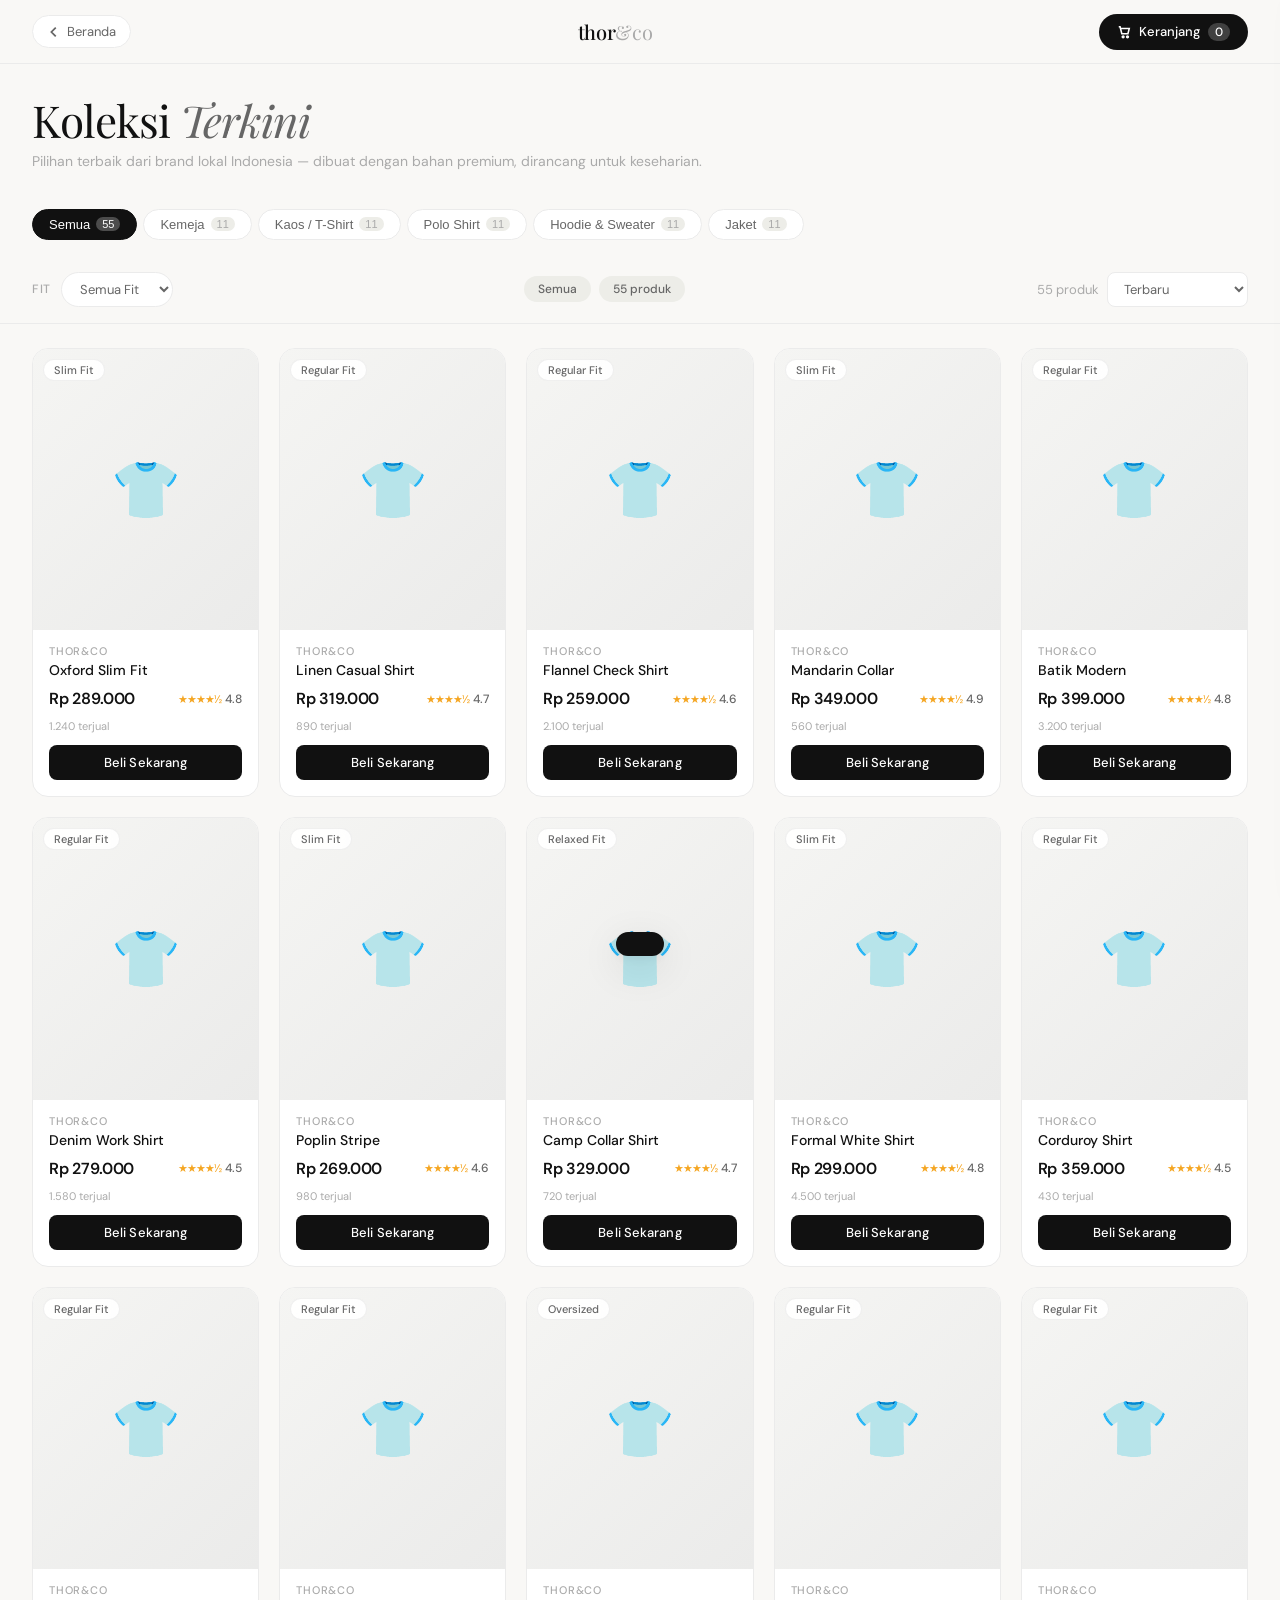
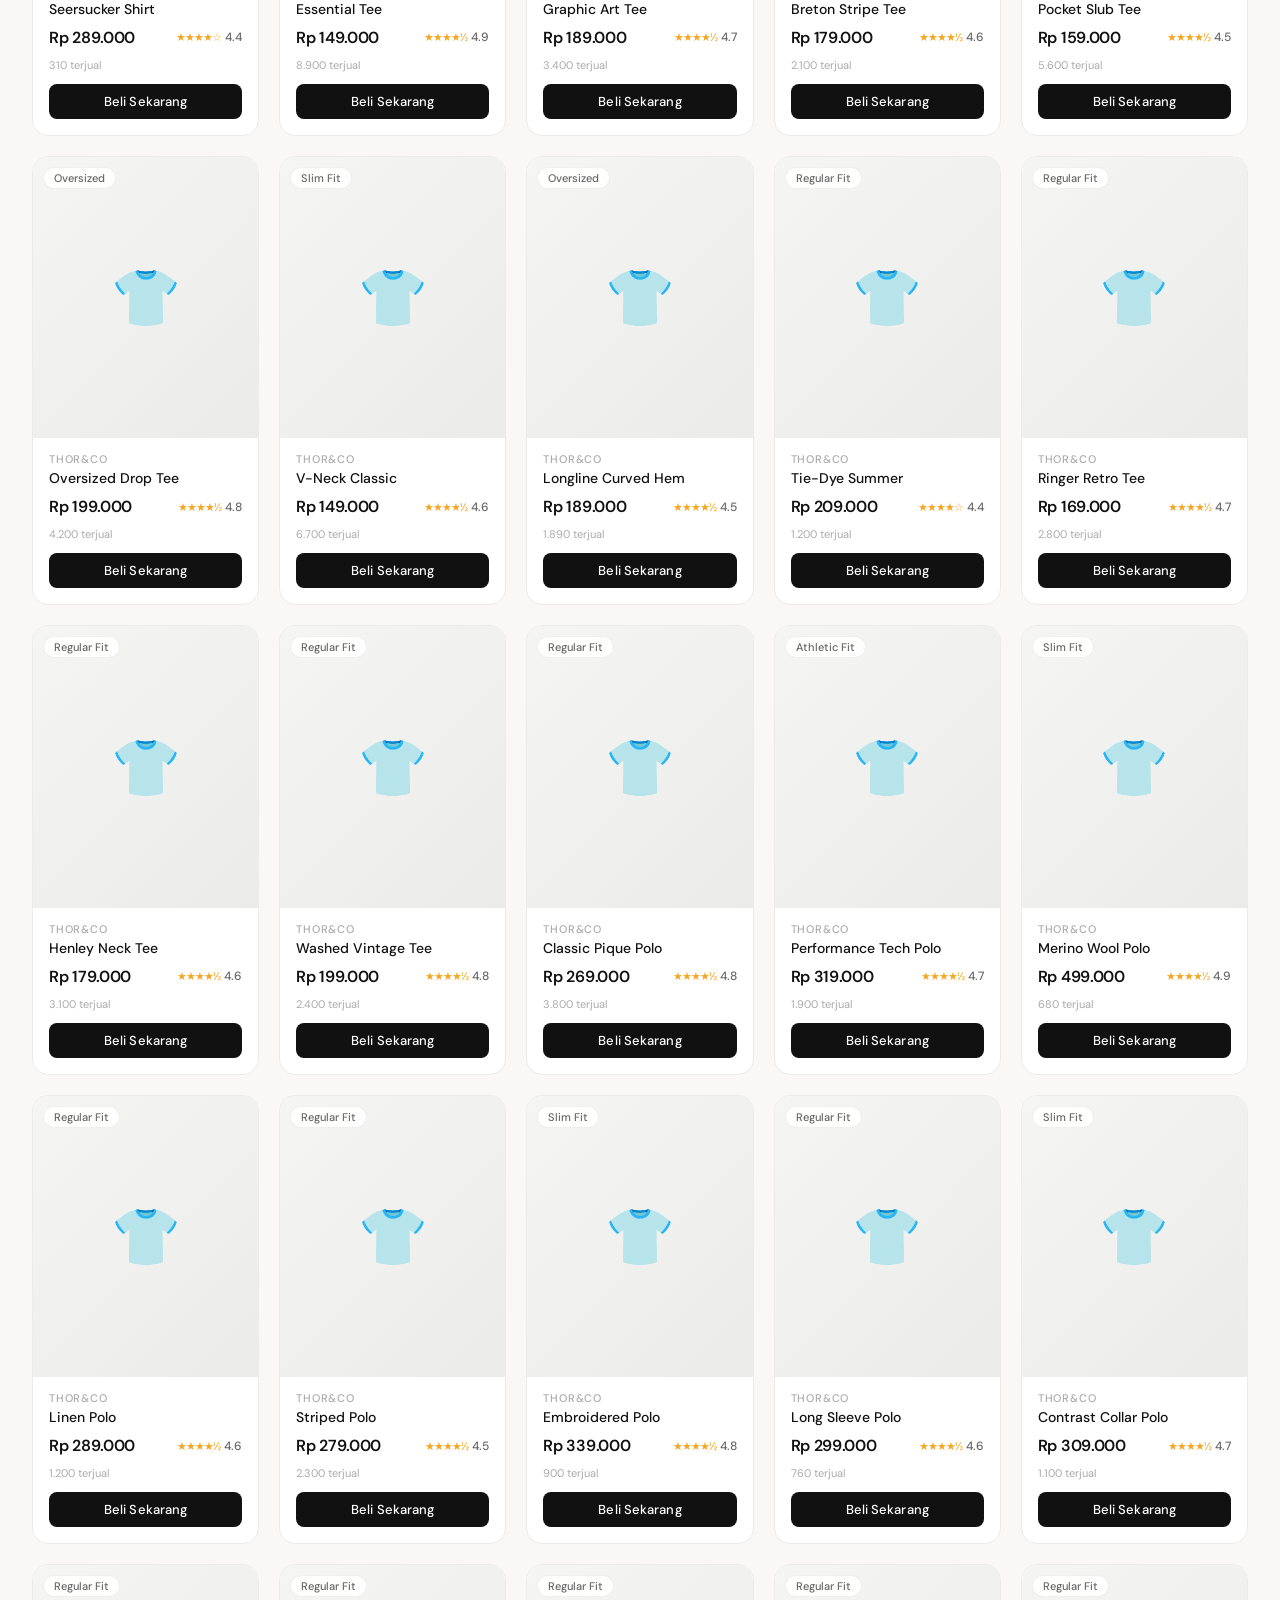
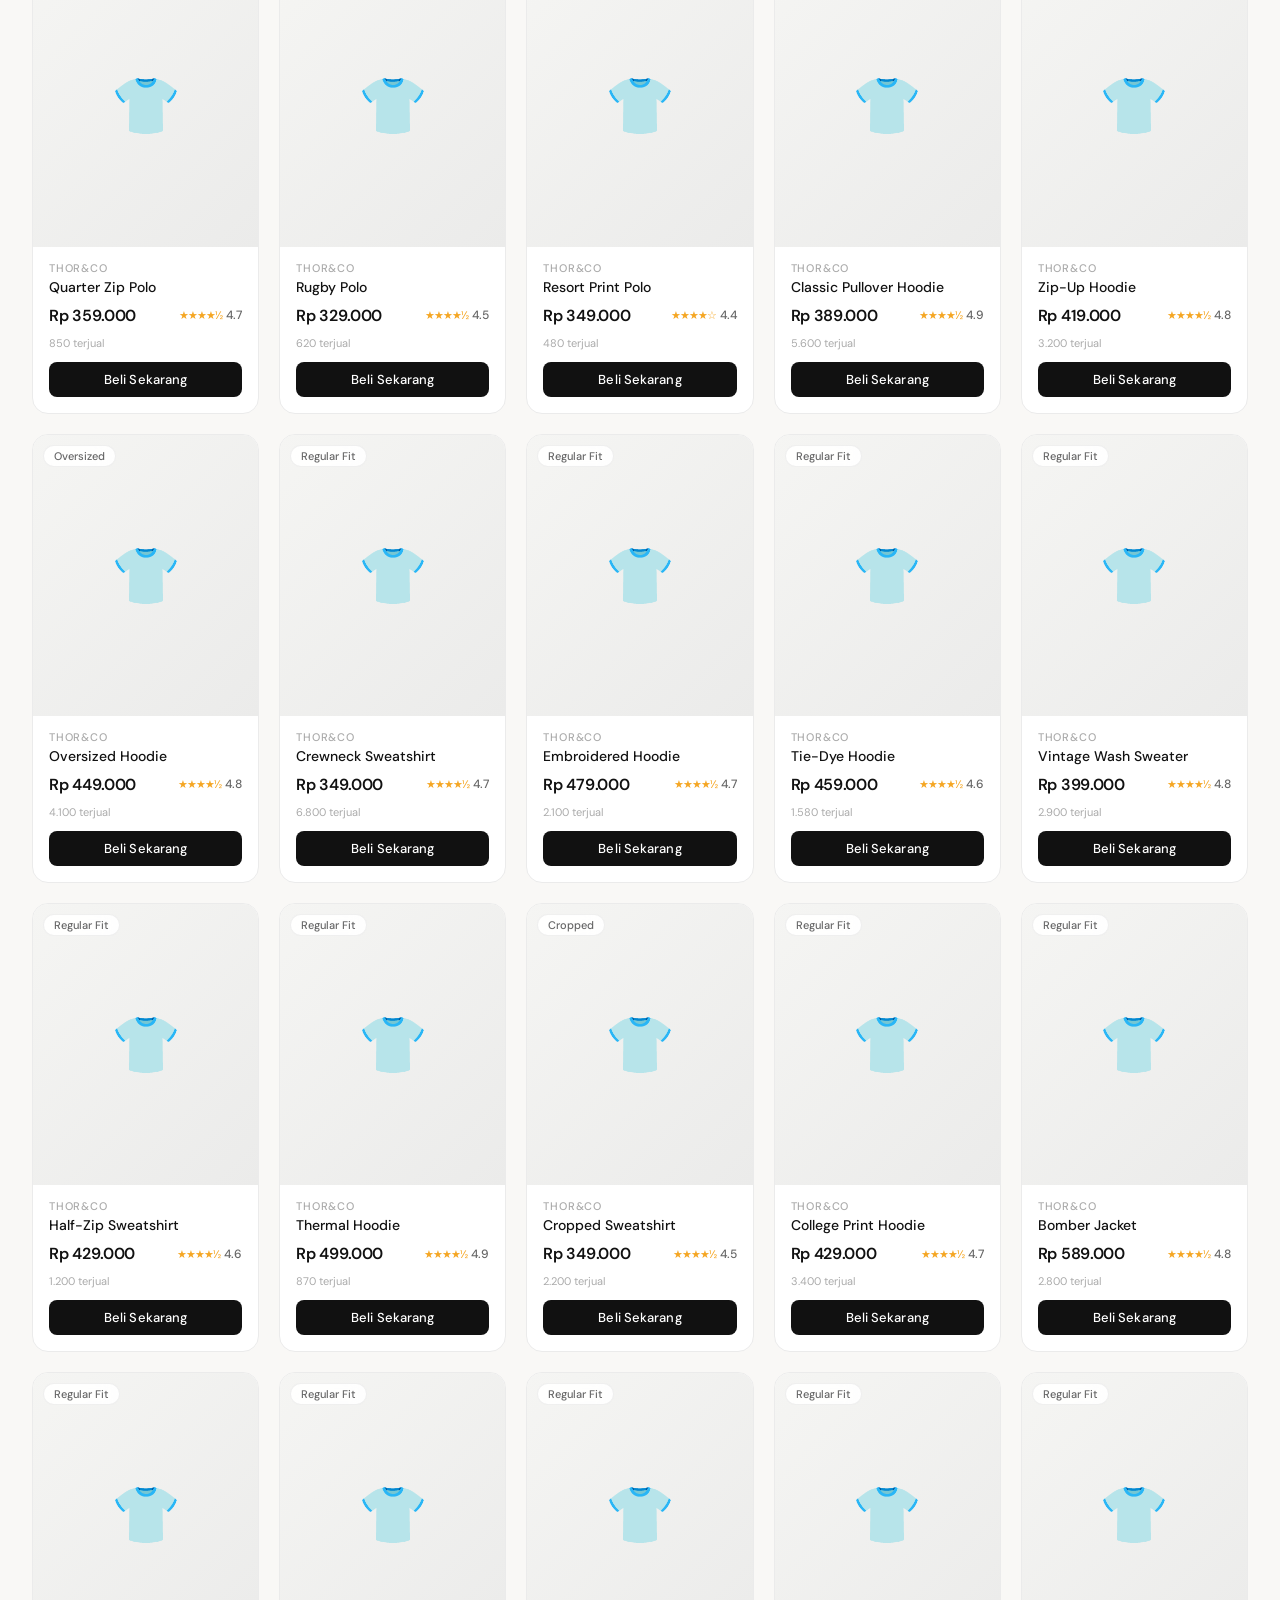
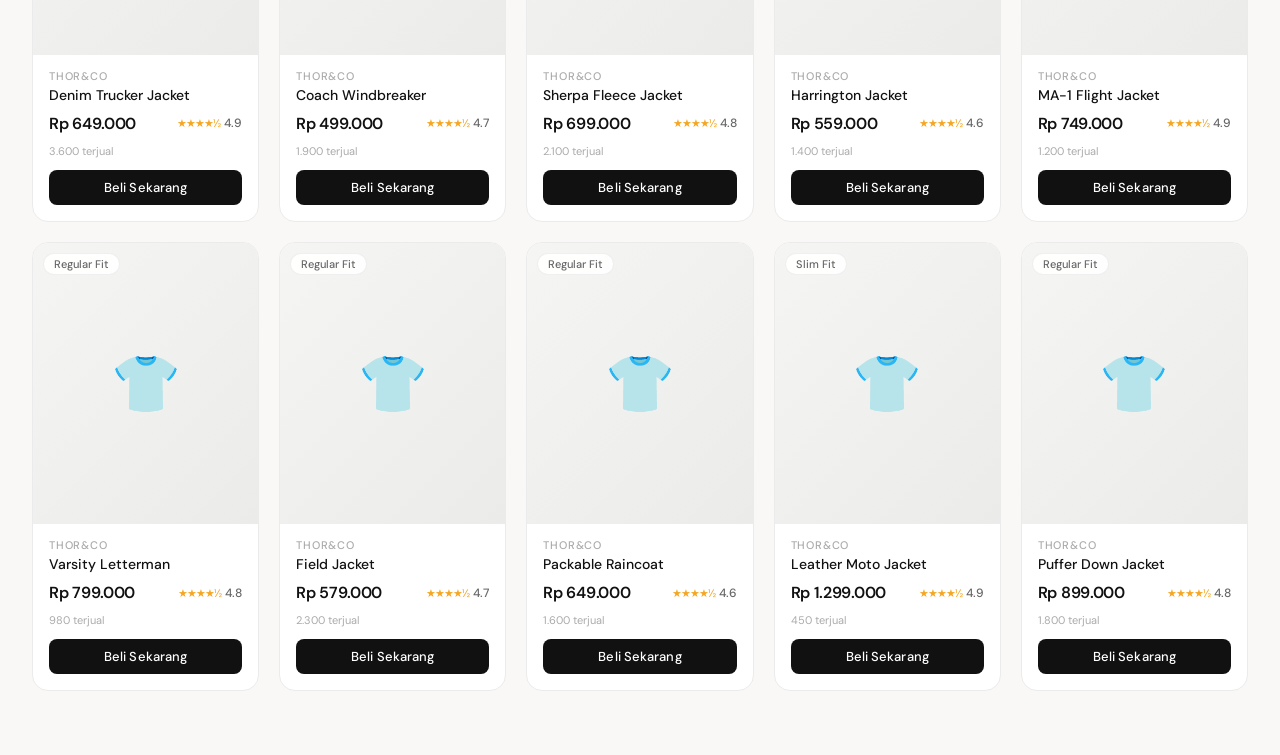
==== catalog.html @ bb26476b "first commit" ====
<!DOCTYPE html>
<html lang="id">
<head>
<meta charset="UTF-8">
<meta name="viewport" content="width=device-width, initial-scale=1.0">
<title>thor&co - Catalog</title>
<link rel="preconnect" href="https://fonts.googleapis.com">
<link href="https://fonts.googleapis.com/css2?family=DM+Sans:ital,opsz,wght@0,9..40,300;0,9..40,400;0,9..40,500;0,9..40,600;1,9..40,300&family=Playfair+Display:wght@400;500&display=swap" rel="stylesheet">
<link rel="stylesheet" href="style.css">
</head>
<body>

<!-- NAVBAR -->
<nav class="navbar">
  <button class="btn-back-home" onclick="window.location.href='index.html'">
    <svg width="14" height="14" viewBox="0 0 16 16" fill="none" stroke="currentColor" stroke-width="2"><path d="M10 3L5 8l5 5"/></svg>
    <span class="back-home-text">Beranda</span>
  </button>
  <div class="navbar-logo">thor<span>&co</span></div>
  <div class="navbar-right">
    <button class="btn-cart" id="cartBtn" onclick="openCart()">
      <svg width="14" height="14" viewBox="0 0 16 16" fill="none" stroke="currentColor" stroke-width="1.8"><path d="M2 2h1.5l2 8h7l1.5-6H4.5"/><circle cx="7" cy="13.5" r="1"/><circle cx="12" cy="13.5" r="1"/></svg>
      <span class="cart-label">Keranjang</span>
      <span id="cartCount" style="background:rgba(255,255,255,0.2);padding:1px 7px;border-radius:99px;font-size:12px;">0</span>
    </button>
  </div>
</nav>

<!-- CATALOG PAGE -->
<div id="catalogPage">
  <div class="catalog-hero">
    <h1>Koleksi <em>Terkini</em></h1>
    <p class="catalog-subtitle">Pilihan terbaik dari brand lokal Indonesia — dibuat dengan bahan premium, dirancang untuk keseharian.</p>
    <div class="catalog-cats" id="navbarCats"></div>
    </div>
  </div>

<div class="filter-bar">
  <div class="filter-left">
    <span class="filter-label">Fit</span>
    <select class="fit-select" id="fitSelect" onchange="setFilterSelect(this)">
      <option value="all">Semua Fit</option>
      <option value="slim">Slim Fit</option>
      <option value="regular">Regular Fit</option>
      <option value="oversized">Oversized</option>
    </select>
  </div>
  <div class="filter-center">
    <span class="meta-tag" id="currentCatLabel">Semua</span>
    <span class="meta-tag" id="productCountLabel">55 produk</span>
  </div>
  <div class="filter-right">
    <span class="result-count" id="filterCount"></span>
    <select class="sort-select" id="sortSelect" onchange="renderGrid()">
      <option value="default">Terbaru</option>
      <option value="price_asc">Harga: Terendah</option>
      <option value="price_desc">Harga: Tertinggi</option>
      <option value="rating">Rating Tertinggi</option>
      <option value="sold">Terlaris</option>
    </select>
  </div>
</div>

  <div class="catalog-body">
    <div class="products-grid" id="productsGrid"></div>
  </div>
</div>

<!-- DETAIL OVERLAY -->
<div class="detail-overlay" id="detailOverlay">
  <div class="detail-left" id="detailLeft"></div>
  <div class="detail-right-panel">
    <div class="detail-topbar">
      <div class="detail-topbar-left">
        <button class="btn-back" onclick="closeDetail()">
          <svg width="14" height="14" viewBox="0 0 16 16" fill="none" stroke="currentColor" stroke-width="2"><path d="M10 3L5 8l5 5"/></svg>
          <span class="btn-back-text">Kembali</span>
        </button>
        <div class="detail-breadcrumb" id="detailBreadcrumb"></div>
      </div>
      <div class="detail-topbar-right">
        <button class="btn-icon" title="Bagikan" onclick="toast('Link disalin!')">
          <svg width="14" height="14" viewBox="0 0 16 16" fill="none" stroke="currentColor" stroke-width="1.8"><circle cx="12" cy="4" r="1.5"/><circle cx="4" cy="8" r="1.5"/><circle cx="12" cy="12" r="1.5"/><path d="M5.5 8.8l5 2.4M10.5 5.2l-5 2"/></svg>
        </button>
        <button class="btn-icon" title="Favorit" id="wishlistIcon">♡</button>
      </div>
    </div>
    <div class="detail-right" id="detailRight"></div>
  </div>
</div>

<!-- CART BACKDROP -->
<div class="cart-backdrop" id="cartBackdrop" onclick="closeCart()"></div>

<!-- CART DRAWER -->
<div class="cart-drawer" id="cartDrawer">
  <div class="cart-header">
    <div class="cart-header-left">
      <div class="cart-title">Keranjang</div>
      <div class="cart-item-count" id="cartItemCount">0 item</div>
    </div>
    <button class="cart-close" onclick="closeCart()">✕</button>
  </div>
  <div class="cart-body" id="cartBody">
    <div class="cart-empty">
      <div class="cart-empty-icon">🛍️</div>
      <p>Keranjang kamu masih kosong</p>
    </div>
  </div>
  <div class="cart-footer" id="cartFooter" style="display:none">
    <div class="cart-summary">
      <div class="cart-summary-row">
        <span>Subtotal</span>
        <span id="cartSubtotal">Rp 0</span>
      </div>
      <div class="cart-summary-row">
        <span>Ongkir (estimasi)</span>
        <span id="cartShipping">Gratis</span>
      </div>
      <div class="cart-summary-row total">
        <span>Total</span>
        <span id="cartTotal">Rp 0</span>
      </div>
    </div>
    <button class="btn-checkout" onclick="checkout()">
      <svg width="16" height="16" viewBox="0 0 16 16" fill="none" stroke="currentColor" stroke-width="1.8">
        <path d="M2 4h12l-1.5 7H3.5L2 4z"/><path d="M6 8h4"/><circle cx="6" cy="13" r="1"/><circle cx="10" cy="13" r="1"/>
      </svg>
      Checkout Sekarang
    </button>
    <p class="cart-note">Gratis ongkir untuk pembelian di atas Rp 300.000</p>
  </div>
</div>

<!-- PAYMENT SUCCESS -->
<div class="pay-success" id="paySuccess">
  <div class="pay-success-box">
    <div class="pay-success-icon">✓</div>
    <div class="pay-success-title">Pembayaran Berhasil</div>
    <div class="pay-success-sub">Pesanan kamu sedang diproses dan akan segera dikirim.</div>
    <div class="pay-success-order">
      <strong>No. Pesanan</strong>
      <span id="payOrderId"></span>
    </div>
    <button class="btn-success-close" onclick="closePaySuccess()">Kembali Belanja</button>
  </div>
</div>

<!-- TOAST -->
<div class="toast" id="toastEl"></div>

<!-- Scripts: data first, then logic -->
<script src="data.js"></script>
<script src="script.js"></script>

</body>
</html>
---- style.css ----
:root {
  --bg: #F9F8F6;
  --surface: #FFFFFF;
  --border: #EBEBEB;
  --border-dark: #D4D4D4;
  --text-primary: #111111;
  --text-secondary: #666666;
  --text-muted: #AAAAAA;
  --accent: #111111;
  --accent-hover: #333333;
  --badge-bg: #F2F2F0;
  --tag-bg: #EDEDE8;
  --green: #1A7A4A;
  --green-bg: #E8F5ED;
  --radius-sm: 8px;
  --radius-md: 12px;
  --radius-lg: 16px;
  --radius-xl: 20px;
  --radius-pill: 99px;
  --shadow-sm: 0 1px 3px rgba(0,0,0,0.06), 0 1px 2px rgba(0,0,0,0.04);
  --shadow-md: 0 4px 16px rgba(0,0,0,0.08), 0 2px 6px rgba(0,0,0,0.05);
  --shadow-lg: 0 12px 40px rgba(0,0,0,0.12), 0 4px 12px rgba(0,0,0,0.06);
  --transition: all 0.22s cubic-bezier(0.4, 0, 0.2, 1);
}

*, *::before, *::after { box-sizing: border-box; margin: 0; padding: 0; }

html { scroll-behavior: smooth; }

body {
  font-family: 'DM Sans', sans-serif;
  background: var(--bg);
  color: var(--text-primary);
  min-height: 100vh;
  -webkit-font-smoothing: antialiased;
}

/* ── NAVBAR ── */
.navbar {
  position: sticky;
  top: 0;
  z-index: 200;
  background: rgba(249,248,246,0.92);
  backdrop-filter: blur(16px);
  -webkit-backdrop-filter: blur(16px);
  border-bottom: 1px solid var(--border);
  height: 64px;
  display: flex;
  align-items: center;
  padding: 0 2rem;
  gap: 2rem;
}

.navbar-logo {
  font-family: 'Playfair Display', serif;
  font-size: 20px;
  font-weight: 500;
  letter-spacing: -0.3px;
  white-space: nowrap;
  flex-shrink: 0;
}
.navbar-logo span { color: var(--text-muted); font-weight: 400; }

.navbar-cats {
  display: flex;
  gap: 6px;
  overflow-x: auto;
  flex: 1;
  scrollbar-width: none;
  -ms-overflow-style: none;
  padding: 2px 0;
}
.navbar-cats::-webkit-scrollbar { display: none; }

.nav-pill {
  display: flex;
  align-items: center;
  gap: 6px;
  padding: 7px 16px;
  border-radius: var(--radius-pill);
  border: 1px solid var(--border);
  background: var(--surface);
  font-size: 13px;
  font-weight: 400;
  color: var(--text-secondary);
  cursor: pointer;
  white-space: nowrap;
  transition: var(--transition);
  flex-shrink: 0;
}
.nav-pill:hover { border-color: var(--border-dark); color: var(--text-primary); background: var(--surface); }
.nav-pill.active { background: var(--text-primary); color: #fff; border-color: var(--text-primary); font-weight: 500; }
.nav-pill .pill-count {
  background: rgba(255,255,255,0.25);
  color: inherit;
  font-size: 11px;
  padding: 1px 6px;
  border-radius: 99px;
  font-weight: 500;
}
.nav-pill:not(.active) .pill-count {
  background: var(--tag-bg);
  color: var(--text-muted);
}

.navbar-right {
  display: flex;
  align-items: center;
  gap: 10px;
  flex-shrink: 0;
}

.btn-cart {
  display: flex;
  align-items: center;
  gap: 8px;
  background: var(--text-primary);
  color: #fff;
  border: none;
  padding: 9px 18px;
  border-radius: var(--radius-pill);
  font-size: 13px;
  font-weight: 500;
  cursor: pointer;
  font-family: inherit;
  transition: var(--transition);
}
.btn-cart:hover { background: var(--accent-hover); }

/* ── HERO / SECTION HEADER ── */
.catalog-hero {
  padding: 3rem 2rem 1.5rem;
  max-width: 1400px;
  margin: 0 auto;
}

.catalog-hero {
  padding: 2rem 2rem 1rem;
  max-width: 1400px;
  margin: 0 auto;
}

.catalog-hero h1 {
  font-family: 'Playfair Display', serif;
  font-size: clamp(28px, 4vw, 44px);
  font-weight: 400;
  letter-spacing: -1px;
  line-height: 1.1;
  margin-bottom: 6px;
}
.catalog-hero h1 em {
  font-style: italic;
  color: var(--text-secondary);
}

.catalog-subtitle {
  font-size: 14px;
  color: var(--text-muted);
  margin-bottom: 1.25rem;
  line-height: 1.6;
}

.catalog-meta {
  display: flex;
  align-items: center;
  gap: 10px;
}
.meta-tag {
  padding: 5px 14px;
  border-radius: var(--radius-pill);
  background: var(--tag-bg);
  font-size: 12px;
  color: var(--text-secondary);
  font-weight: 500;
}

/* FILTER BAR */
.filter-bar {
  display: flex;
  align-items: center;
  justify-content: space-between;
  gap: 12px;
  padding: 1rem 2rem;
  max-width: 1400px;
  margin: 0 auto;
  border-bottom: 1px solid var(--border);
}

.filter-center {
  display: flex;
  align-items: center;
  gap: 8px;
}



.filter-left { display: flex; align-items: center; gap: 10px; flex-wrap: wrap; }
.filter-label { font-size: 12px; color: var(--text-muted); font-weight: 500; text-transform: uppercase; letter-spacing: 0.6px; }

.filter-chip {
  padding: 6px 14px;
  border-radius: var(--radius-pill);
  border: 1px solid var(--border);
  background: var(--surface);
  font-size: 13px;
  color: var(--text-secondary);
  cursor: pointer;
  transition: var(--transition);
  font-family: inherit;
}
.filter-chip:hover { border-color: var(--border-dark); color: var(--text-primary); }
.filter-chip.active { background: var(--text-primary); color: #fff; border-color: var(--text-primary); }

.filter-right { display: flex; align-items: center; gap: 8px; }
.sort-select {
  padding: 7px 12px;
  border: 1px solid var(--border);
  border-radius: var(--radius-sm);
  background: var(--surface);
  font-size: 13px;
  color: var(--text-secondary);
  cursor: pointer;
  font-family: inherit;
  outline: none;
}
.result-count { font-size: 13px; color: var(--text-muted); }

/* ── PRODUCTS GRID ── */
.catalog-body {
  max-width: 1400px;
  margin: 0 auto;
  padding: 1.5rem 2rem 4rem;
}

.products-grid {
  display: grid;
  grid-template-columns: repeat(auto-fill, minmax(220px, 1fr));
  gap: 20px;
}

/* ── PRODUCT CARD ── */
.product-card {
  background: var(--surface);
  border-radius: var(--radius-lg);
  border: 1px solid var(--border);
  overflow: hidden;
  cursor: pointer;
  transition: var(--transition);
  position: relative;
}
.product-card:hover {
  border-color: var(--border-dark);
  box-shadow: var(--shadow-md);
  transform: translateY(-3px);
}

.card-img-wrap {
  position: relative;
  width: 100%;
  aspect-ratio: 4/5;
  overflow: hidden;
  background: var(--badge-bg);
}
.card-img-wrap img {
  width: 100%;
  height: 100%;
  object-fit: cover;
  transition: transform 0.4s cubic-bezier(0.4,0,0.2,1);
  display: block;
}
.product-card:hover .card-img-wrap img { transform: scale(1.04); }

.card-img-placeholder {
  width: 100%;
  height: 100%;
  display: flex;
  align-items: center;
  justify-content: center;
  font-size: 56px;
  background: linear-gradient(135deg, #F5F5F3, #EBEBEA);
}

.card-badge {
  position: absolute;
  top: 10px;
  left: 10px;
  background: rgba(255,255,255,0.92);
  backdrop-filter: blur(8px);
  padding: 3px 10px;
  border-radius: var(--radius-pill);
  font-size: 11px;
  font-weight: 500;
  color: var(--text-secondary);
  border: 1px solid rgba(0,0,0,0.06);
}

.card-wishlist {
  position: absolute;
  top: 10px;
  right: 10px;
  width: 32px;
  height: 32px;
  background: rgba(255,255,255,0.92);
  backdrop-filter: blur(8px);
  border-radius: 50%;
  display: flex;
  align-items: center;
  justify-content: center;
  font-size: 14px;
  border: 1px solid rgba(0,0,0,0.06);
  opacity: 0;
  transition: var(--transition);
  cursor: pointer;
}
.product-card:hover .card-wishlist { opacity: 1; }

.card-body {
  padding: 14px 16px 16px;
}

.card-brand {
  font-size: 11px;
  color: var(--text-muted);
  text-transform: uppercase;
  letter-spacing: 0.8px;
  font-weight: 500;
  margin-bottom: 3px;
}

.card-name {
  font-size: 14px;
  font-weight: 500;
  color: var(--text-primary);
  margin-bottom: 8px;
  line-height: 1.35;
}

.card-stats {
  display: flex;
  align-items: center;
  justify-content: space-between;
  margin-bottom: 10px;
}

.card-price {
  font-size: 16px;
  font-weight: 600;
  color: var(--text-primary);
  letter-spacing: -0.3px;
}

.card-rating {
  display: flex;
  align-items: center;
  gap: 4px;
}
.stars { font-size: 11px; color: #F5A623; letter-spacing: -1px; }
.rating-val { font-size: 12px; color: var(--text-secondary); font-weight: 500; }

.card-sold {
  font-size: 11px;
  color: var(--text-muted);
  margin-bottom: 12px;
}

.card-btn {
  width: 100%;
  padding: 9px 0;
  background: var(--text-primary);
  color: #fff;
  border: none;
  border-radius: var(--radius-sm);
  font-size: 13px;
  font-weight: 500;
  cursor: pointer;
  font-family: inherit;
  transition: var(--transition);
  letter-spacing: 0.1px;
}
.card-btn:hover { background: #2A2A2A; }
.card-btn:active { transform: scale(0.98); }

/* ── DETAIL OVERLAY ── */
.detail-overlay {
  display: none;
  position: fixed;
  inset: 0;
  z-index: 500;
  flex-direction: row;
  animation: fadeIn 0.2s ease;
}

.detail-overlay.open { display: flex; }

@keyframes fadeIn { from { opacity: 0; } to { opacity: 1; } }
@keyframes slideUp { from { opacity: 0; transform: translateY(20px); } to { opacity: 1; transform: translateY(0); } }

.detail-sheet {
  position: absolute;
  inset: 0;
  background: var(--surface);
  display: flex;
  flex-direction: column;
  overflow: hidden;
}

/* Detail Top Bar */
.detail-topbar {
  height: 60px;
  display: flex;
  align-items: center;
  justify-content: space-between;
  padding: 0 2rem;
  border-bottom: 1px solid var(--border);
  flex-shrink: 0;
  background: var(--surface);
}

.detail-topbar-left {
  display: flex;
  align-items: center;
  gap: 12px;
}

.btn-back {
  display: flex;
  align-items: center;
  gap: 6px;
  padding: 7px 14px;
  border-radius: var(--radius-pill);
  border: 1px solid var(--border);
  background: var(--surface);
  font-size: 13px;
  color: var(--text-secondary);
  cursor: pointer;
  font-family: inherit;
  transition: var(--transition);
}
.btn-back:hover { border-color: var(--border-dark); color: var(--text-primary); }

.detail-breadcrumb {
  font-size: 13px;
  color: var(--text-muted);
  display: flex;
  align-items: center;
  gap: 6px;
}
.detail-breadcrumb span { color: var(--text-secondary); }

.detail-topbar-right { display: flex; align-items: center; gap: 8px; }
.btn-icon {
  width: 36px;
  height: 36px;
  border-radius: var(--radius-sm);
  border: 1px solid var(--border);
  background: var(--surface);
  display: flex;
  align-items: center;
  justify-content: center;
  cursor: pointer;
  font-size: 15px;
  transition: var(--transition);
}
.btn-icon:hover { border-color: var(--border-dark); background: var(--badge-bg); }

/* Detail Body */
.detail-body {
  display: flex;
  flex: 1;
  overflow: hidden;
  height: 0; /* ini kunci utamanya */
}

/* Left: Sticky image panel */
.detail-left {
  width: 50%;
  height: 100vh;
  overflow: hidden;
  flex-shrink: 0;
  position: relative;
  background: var(--bg);
}


.detail-img-main {
  position: absolute;
  inset: 0;
}
.detail-img-main img {
  width: 100%;
  height: 100%;
  object-fit: cover;
  display: block;
  border-radius: 0;
}
.detail-img-placeholder {
  width: 100%;
  height: 100%;
  display: flex;
  align-items: center;
  justify-content: center;
  font-size: 100px;
  background: linear-gradient(135deg, #F2F2F0, #E8E8E5);
}

.detail-img-thumbs {
  display: none;
}

.detail-img-thumbs::-webkit-scrollbar { display: none; }

.thumb {
  width: 60px;
  height: 70px;
  border-radius: var(--radius-sm);
  overflow: hidden;
  flex-shrink: 0;
  border: 2px solid transparent;
  cursor: pointer;
  transition: var(--transition);
  background: var(--badge-bg);
  display: flex;
  align-items: center;
  justify-content: center;
  font-size: 20px;
}
.thumb.active { border-color: var(--text-primary); }
.thumb img { width: 100%; height: 100%; object-fit: cover; }

/* Right: Scrollable info panel */
.detail-right-panel {
  width: 50%;
  height: 100vh;
  display: flex;
  flex-direction: column;
  background: var(--surface);
  overflow: hidden;
}

.detail-right {
  flex: 1;
  overflow-y: auto;
  padding: 2rem 2.5rem 3rem;
}
.detail-right::-webkit-scrollbar { width: 4px; }
.detail-right::-webkit-scrollbar-track { background: transparent; }
.detail-right::-webkit-scrollbar-thumb { background: var(--border-dark); border-radius: 2px; }

/* Detail Header */
.detail-header { margin-bottom: 1.5rem; }
.detail-cat-pill {
  display: inline-flex;
  align-items: center;
  gap: 5px;
  padding: 4px 12px;
  border-radius: var(--radius-pill);
  background: var(--tag-bg);
  font-size: 12px;
  color: var(--text-secondary);
  font-weight: 500;
  margin-bottom: 10px;
}

.detail-name {
  font-family: 'Playfair Display', serif;
  font-size: clamp(22px, 3vw, 30px);
  font-weight: 400;
  line-height: 1.15;
  letter-spacing: -0.5px;
  margin-bottom: 6px;
}

.detail-brand-row {
  display: flex;
  align-items: center;
  gap: 8px;
  font-size: 13px;
  color: var(--text-muted);
}
.detail-brand-dot { width: 3px; height: 3px; border-radius: 50%; background: var(--border-dark); }

/* Stats Row */
.detail-stats-row {
  display: grid;
  grid-template-columns: repeat(3, 1fr);
  gap: 1px;
  background: var(--border);
  border-radius: var(--radius-md);
  overflow: hidden;
  margin: 1.25rem 0;
  border: 1px solid var(--border);
}
.stat-cell {
  background: var(--surface);
  padding: 14px 16px;
  text-align: center;
}
.stat-label { font-size: 11px; color: var(--text-muted); text-transform: uppercase; letter-spacing: 0.6px; margin-bottom: 4px; font-weight: 500; }
.stat-value { font-size: 16px; font-weight: 600; color: var(--text-primary); letter-spacing: -0.3px; }
.stat-sub { font-size: 11px; color: var(--text-muted); margin-top: 1px; }

/* Price Box */
.detail-price-box {
  background: var(--bg);
  border: 1px solid var(--border);
  border-radius: var(--radius-md);
  padding: 16px 20px;
  margin-bottom: 1.25rem;
}
.price-label { font-size: 12px; color: var(--text-muted); text-transform: uppercase; letter-spacing: 0.6px; font-weight: 500; margin-bottom: 4px; }
.price-main { font-size: 28px; font-weight: 600; letter-spacing: -1px; color: var(--text-primary); margin-bottom: 2px; }
.price-original { font-size: 14px; color: var(--text-muted); text-decoration: line-through; }
.price-stock {
  display: inline-flex;
  align-items: center;
  gap: 5px;
  margin-top: 8px;
  font-size: 12px;
  color: var(--green);
  font-weight: 500;
  background: var(--green-bg);
  padding: 4px 10px;
  border-radius: var(--radius-pill);
}
.stock-dot { width: 6px; height: 6px; border-radius: 50%; background: var(--green); }

/* Options Section */
.detail-section {
  margin-bottom: 1.5rem;
  padding-bottom: 1.5rem;
  border-bottom: 1px solid var(--border);
}
.detail-section:last-child { border-bottom: none; }
.section-title {
  font-size: 11px;
  color: var(--text-muted);
  text-transform: uppercase;
  letter-spacing: 0.8px;
  font-weight: 600;
  margin-bottom: 12px;
  display: flex;
  align-items: center;
  gap: 6px;
}

.size-grid {
  display: flex;
  gap: 8px;
  flex-wrap: wrap;
}
.size-btn {
  min-width: 46px;
  height: 46px;
  padding: 0 12px;
  border: 1px solid var(--border);
  border-radius: var(--radius-sm);
  background: var(--surface);
  font-size: 13px;
  font-weight: 500;
  color: var(--text-primary);
  cursor: pointer;
  transition: var(--transition);
  font-family: inherit;
  display: flex;
  align-items: center;
  justify-content: center;
}
.size-btn:hover { border-color: var(--text-primary); }
.size-btn.active { background: var(--text-primary); color: #fff; border-color: var(--text-primary); }

/* Color swatches */
.color-row { display: flex; gap: 10px; flex-wrap: wrap; align-items: center; }
.color-swatch {
  width: 36px;
  height: 36px;
  border-radius: 50%;
  cursor: pointer;
  border: 3px solid transparent;
  outline: 2px solid transparent;
  outline-offset: 2px;
  transition: var(--transition);
  position: relative;
}
.color-swatch:hover { outline-color: var(--border-dark); }
.color-swatch.active { outline-color: var(--text-primary); }

/* Traits / Attributes grid */
.traits-grid {
  display: grid;
  grid-template-columns: repeat(3, 1fr);
  gap: 8px;
}
.trait-card {
  background: var(--bg);
  border: 1px solid var(--border);
  border-radius: var(--radius-md);
  padding: 12px 14px;
  transition: var(--transition);
  cursor: default;
}
.trait-card:hover { border-color: var(--border-dark); }
.trait-type {
  font-size: 10px;
  text-transform: uppercase;
  letter-spacing: 0.8px;
  font-weight: 600;
  color: #1A6FA8;
  margin-bottom: 4px;
}
.trait-value {
  font-size: 13px;
  font-weight: 600;
  color: var(--text-primary);
  margin-bottom: 2px;
  line-height: 1.3;
}
.trait-rarity { font-size: 11px; color: var(--text-muted); }

/* Description */
.detail-desc {
  font-size: 14px;
  line-height: 1.75;
  color: var(--text-secondary);
}

/* Features list */
.detail-features {
  list-style: none;
  display: flex;
  flex-direction: column;
  gap: 8px;
}
.detail-features li {
  display: flex;
  align-items: flex-start;
  gap: 10px;
  font-size: 13px;
  color: var(--text-secondary);
  line-height: 1.5;
}
.feature-check {
  width: 18px;
  height: 18px;
  background: var(--tag-bg);
  border-radius: 50%;
  display: flex;
  align-items: center;
  justify-content: center;
  font-size: 10px;
  flex-shrink: 0;
  margin-top: 1px;
  color: var(--text-primary);
}

/* Action buttons */
.detail-actions {
  display: flex;
  flex-direction: column;
  gap: 10px;
  margin-bottom: 1.5rem;
}

.btn-buy {
  width: 100%;
  padding: 14px;
  background: var(--text-primary);
  color: #fff;
  border: none;
  border-radius: var(--radius-md);
  font-size: 15px;
  font-weight: 500;
  cursor: pointer;
  font-family: inherit;
  letter-spacing: -0.2px;
  transition: var(--transition);
  display: flex;
  align-items: center;
  justify-content: center;
  gap: 8px;
}
.btn-buy:hover { background: #2A2A2A; }
.btn-buy:active { transform: scale(0.99); }

.btn-wishlist {
  width: 100%;
  padding: 12px;
  background: var(--surface);
  color: var(--text-primary);
  border: 1px solid var(--border);
  border-radius: var(--radius-md);
  font-size: 14px;
  font-weight: 400;
  cursor: pointer;
  font-family: inherit;
  transition: var(--transition);
  display: flex;
  align-items: center;
  justify-content: center;
  gap: 8px;
}
.btn-wishlist:hover { border-color: var(--border-dark); background: var(--bg); }

/* Accordion */
.accordion-item {
  border: 1px solid var(--border);
  border-radius: var(--radius-md);
  overflow: hidden;
  margin-bottom: 8px;
}
.accordion-header {
  display: flex;
  align-items: center;
  justify-content: space-between;
  padding: 14px 16px;
  cursor: pointer;
  background: var(--surface);
  transition: var(--transition);
  user-select: none;
}
.accordion-header:hover { background: var(--bg); }
.accordion-title { font-size: 13px; font-weight: 500; color: var(--text-primary); }
.accordion-arrow { font-size: 14px; color: var(--text-muted); transition: transform 0.2s; }
.accordion-item.open .accordion-arrow { transform: rotate(180deg); }
.accordion-body {
  display: none;
  padding: 0 16px 16px;
  background: var(--surface);
  animation: slideUp 0.2s ease;
}
.accordion-item.open .accordion-body { display: block; }

.specs-table { width: 100%; border-collapse: collapse; }
.specs-table tr { border-bottom: 1px solid var(--border); }
.specs-table tr:last-child { border-bottom: none; }
.specs-table td { padding: 9px 0; font-size: 13px; vertical-align: top; line-height: 1.4; }
.specs-table td:first-child { color: var(--text-muted); width: 38%; }
.specs-table td:last-child { color: var(--text-primary); font-weight: 500; }

/* ── CART DRAWER ── */
.cart-backdrop {
  display: none;
  position: fixed;
  inset: 0;
  z-index: 600;
  background: rgba(0,0,0,0.3);
  backdrop-filter: blur(2px);
  animation: fadeIn 0.2s ease;
}
.cart-backdrop.open { display: block; }

.cart-drawer {
  position: fixed;
  top: 0;
  right: -480px;
  width: 440px;
  max-width: 100vw;
  height: 100vh;
  background: #fff;
  z-index: 700;
  display: flex;
  flex-direction: column;
  box-shadow: -8px 0 40px rgba(0,0,0,0.12);
  transition: right 0.32s cubic-bezier(0.4,0,0.2,1);
}
.cart-drawer.open { right: 0; }

.cart-header {
  display: flex;
  align-items: center;
  justify-content: space-between;
  padding: 20px 24px;
  border-bottom: 1px solid var(--border);
  flex-shrink: 0;
}
.cart-header-left { display: flex; align-items: center; gap: 10px; }
.cart-title {
  font-family: 'Playfair Display', serif;
  font-size: 18px;
  font-weight: 400;
  letter-spacing: -0.3px;
}
.cart-item-count {
  background: var(--tag-bg);
  color: var(--text-secondary);
  font-size: 12px;
  font-weight: 500;
  padding: 2px 9px;
  border-radius: 99px;
}
.cart-close {
  width: 34px;
  height: 34px;
  border-radius: var(--radius-sm);
  border: 1px solid var(--border);
  background: var(--surface);
  display: flex;
  align-items: center;
  justify-content: center;
  cursor: pointer;
  font-size: 16px;
  color: var(--text-secondary);
  transition: var(--transition);
  flex-shrink: 0;
}
.cart-close:hover { border-color: var(--border-dark); color: var(--text-primary); }

.cart-body {
  flex: 1;
  overflow-y: auto;
  padding: 16px 24px;
  scrollbar-width: thin;
  scrollbar-color: var(--border-dark) transparent;
}
.cart-body::-webkit-scrollbar { width: 4px; }
.cart-body::-webkit-scrollbar-thumb { background: var(--border-dark); border-radius: 2px; }

.cart-empty {
  display: flex;
  flex-direction: column;
  align-items: center;
  justify-content: center;
  height: 100%;
  gap: 12px;
  color: var(--text-muted);
  padding: 3rem 0;
}
.cart-empty-icon { font-size: 48px; opacity: 0.5; }
.cart-empty p { font-size: 14px; }

.cart-item {
  display: flex;
  gap: 14px;
  padding: 16px 0;
  border-bottom: 1px solid var(--border);
  animation: slideUp 0.2s ease;
}
.cart-item:last-child { border-bottom: none; }

.cart-item-img {
  width: 76px;
  height: 90px;
  border-radius: var(--radius-sm);
  overflow: hidden;
  flex-shrink: 0;
  background: var(--badge-bg);
  border: 1px solid var(--border);
}
.cart-item-img img {
  width: 100%;
  height: 100%;
  object-fit: cover;
}
.cart-item-img-placeholder {
  width: 100%;
  height: 100%;
  display: flex;
  align-items: center;
  justify-content: center;
  font-size: 28px;
}

.cart-item-info { flex: 1; min-width: 0; }
.cart-item-brand {
  font-size: 10px;
  text-transform: uppercase;
  letter-spacing: 0.8px;
  color: var(--text-muted);
  font-weight: 500;
  margin-bottom: 2px;
}
.cart-item-name {
  font-size: 14px;
  font-weight: 500;
  color: var(--text-primary);
  margin-bottom: 4px;
  white-space: nowrap;
  overflow: hidden;
  text-overflow: ellipsis;
}
.cart-item-meta {
  display: flex;
  align-items: center;
  gap: 6px;
  margin-bottom: 10px;
}
.cart-item-tag {
  font-size: 11px;
  color: var(--text-muted);
  background: var(--tag-bg);
  padding: 2px 8px;
  border-radius: 99px;
}
.cart-item-color {
  width: 14px;
  height: 14px;
  border-radius: 50%;
  border: 1.5px solid var(--border-dark);
  flex-shrink: 0;
}

.cart-item-bottom {
  display: flex;
  align-items: center;
  justify-content: space-between;
}
.cart-item-price {
  font-size: 14px;
  font-weight: 600;
  color: var(--text-primary);
  letter-spacing: -0.3px;
}

.qty-control {
  display: flex;
  align-items: center;
  gap: 0;
  border: 1px solid var(--border);
  border-radius: var(--radius-sm);
  overflow: hidden;
}
.qty-btn {
  width: 30px;
  height: 30px;
  border: none;
  background: var(--surface);
  color: var(--text-secondary);
  font-size: 16px;
  cursor: pointer;
  display: flex;
  align-items: center;
  justify-content: center;
  transition: var(--transition);
  font-family: inherit;
  line-height: 1;
}
.qty-btn:hover { background: var(--bg); color: var(--text-primary); }
.qty-num {
  min-width: 32px;
  text-align: center;
  font-size: 13px;
  font-weight: 500;
  color: var(--text-primary);
  border-left: 1px solid var(--border);
  border-right: 1px solid var(--border);
  height: 30px;
  display: flex;
  align-items: center;
  justify-content: center;
}

.cart-item-remove {
  background: none;
  border: none;
  cursor: pointer;
  color: var(--text-muted);
  font-size: 13px;
  padding: 4px;
  transition: var(--transition);
  text-decoration: underline;
  font-family: inherit;
  margin-left: 8px;
}
.cart-item-remove:hover { color: #c0392b; }

.cart-footer {
  padding: 16px 24px 24px;
  border-top: 1px solid var(--border);
  flex-shrink: 0;
  background: var(--surface);
}
.cart-summary {
  margin-bottom: 16px;
  display: flex;
  flex-direction: column;
  gap: 8px;
}
.cart-summary-row {
  display: flex;
  justify-content: space-between;
  align-items: center;
  font-size: 13px;
  color: var(--text-secondary);
}
.cart-summary-row.total {
  font-size: 16px;
  font-weight: 600;
  color: var(--text-primary);
  padding-top: 10px;
  border-top: 1px solid var(--border);
  margin-top: 4px;
}
.cart-summary-row.total span:last-child { letter-spacing: -0.5px; }

.btn-checkout {
  width: 100%;
  padding: 14px;
  background: var(--text-primary);
  color: #fff;
  border: none;
  border-radius: var(--radius-md);
  font-size: 15px;
  font-weight: 500;
  cursor: pointer;
  font-family: inherit;
  letter-spacing: -0.2px;
  transition: var(--transition);
  display: flex;
  align-items: center;
  justify-content: center;
  gap: 8px;
}
.btn-checkout:hover { background: #2A2A2A; }
.btn-checkout:active { transform: scale(0.99); }
.btn-checkout:disabled {
  opacity: 0.5;
  cursor: not-allowed;
  transform: none;
}

.cart-note {
  text-align: center;
  font-size: 12px;
  color: var(--text-muted);
  margin-top: 10px;
}

/* Payment success overlay */
.pay-success {
  display: none;
  position: fixed;
  inset: 0;
  z-index: 800;
  background: rgba(0,0,0,0.5);
  backdrop-filter: blur(6px);
  align-items: center;
  justify-content: center;
  animation: fadeIn 0.2s ease;
}
.pay-success.open { display: flex; }
.pay-success-box {
  background: #fff;
  border-radius: var(--radius-xl);
  padding: 3rem 2.5rem;
  text-align: center;
  max-width: 360px;
  width: 90%;
  animation: slideUp 0.3s cubic-bezier(0.4,0,0.2,1);
  box-shadow: var(--shadow-lg);
}
.pay-success-icon {
  width: 72px;
  height: 72px;
  background: #E8F5ED;
  border-radius: 50%;
  display: flex;
  align-items: center;
  justify-content: center;
  margin: 0 auto 1.25rem;
  font-size: 32px;
}
.pay-success-title {
  font-family: 'Playfair Display', serif;
  font-size: 22px;
  font-weight: 400;
  margin-bottom: 8px;
  letter-spacing: -0.5px;
}
.pay-success-sub {
  font-size: 14px;
  color: var(--text-secondary);
  line-height: 1.6;
  margin-bottom: 1.5rem;
}
.pay-success-order {
  background: var(--bg);
  border-radius: var(--radius-md);
  padding: 12px 16px;
  font-size: 13px;
  color: var(--text-secondary);
  margin-bottom: 1.5rem;
  text-align: left;
}
.pay-success-order strong { color: var(--text-primary); display: block; margin-bottom: 2px; }
.btn-success-close {
  width: 100%;
  padding: 13px;
  background: var(--text-primary);
  color: #fff;
  border: none;
  border-radius: var(--radius-md);
  font-size: 14px;
  font-weight: 500;
  cursor: pointer;
  font-family: inherit;
  transition: var(--transition);
}
.btn-success-close:hover { background: #2A2A2A; }

@media (max-width: 768px) {
  .cart-drawer { width: 100vw; right: -100vw; }
}

/* ── TOAST ── */
.toast {
  position: fixed;
  bottom: 24px;
  left: 50%;
  transform: translateX(-50%) translateY(80px);
  background: var(--text-primary);
  color: #fff;
  padding: 12px 24px;
  border-radius: var(--radius-pill);
  font-size: 14px;
  font-weight: 500;
  z-index: 9999;
  transition: transform 0.3s cubic-bezier(0.4,0,0.2,1);
  pointer-events: none;
  white-space: nowrap;
  box-shadow: var(--shadow-lg);
}
.toast.show { transform: translateX(-50%) translateY(0); }

/* ── EMPTY STATE ── */
.empty-state {
  text-align: center;
  padding: 5rem 2rem;
  color: var(--text-muted);
}
.empty-state .icon { font-size: 48px; margin-bottom: 1rem; }
.empty-state p { font-size: 15px; }

.btn-back-home {
  display: flex;
  align-items: center;
  gap: 6px;
  padding: 7px 14px;
  border-radius: var(--radius-pill);
  border: 1px solid var(--border);
  background: var(--surface);
  font-size: 13px;
  color: var(--text-secondary);
  cursor: pointer;
  font-family: inherit;
  transition: var(--transition);
  flex-shrink: 0;
}
.btn-back-home:hover { border-color: var(--border-dark); color: var(--text-primary); }

.navbar-logo {
  flex: 1;
  text-align: center;
}

.catalog-cats {
  display: flex;
  gap: 6px;
  overflow-x: auto;
  scrollbar-width: none;
  padding: 1rem 0 0;
  flex-wrap: wrap;
}
.catalog-cats::-webkit-scrollbar { display: none; }

.fit-select {
  padding: 7px 14px;
  border: 1px solid var(--border);
  border-radius: var(--radius-pill);
  background: var(--surface);
  font-size: 13px;
  color: var(--text-secondary);
  cursor: pointer;
  font-family: inherit;
  outline: none;
  transition: var(--transition);
}
.fit-select:hover { border-color: var(--border-dark); color: var(--text-primary); }

/* ── IMG LOADING SPINNER ── */
.img-spinner-wrap {
  position: absolute;
  inset: 0;
  display: flex;
  align-items: center;
  justify-content: center;
  background: rgba(249,248,246,0.7);
  backdrop-filter: blur(2px);
  z-index: 10;
  opacity: 0;
  pointer-events: none;
  transition: opacity 0.15s ease;
}
.img-spinner-wrap.show { opacity: 1; pointer-events: all; }

.img-spinner {
  width: 36px;
  height: 36px;
  border: 2px solid rgba(17,17,17,0.08);
  border-top-color: #111;
  border-radius: 50%;
  animation: spin 0.7s cubic-bezier(0.4,0,0.6,1) infinite;
}
@keyframes spin { to { transform: rotate(360deg); } }

/* ── RESPONSIVE ── */
@media (max-width: 768px) {
  .navbar { padding: 0 1rem; gap: 1rem; }
  .cart-label { display: none; }
  .catalog-hero, .filter-bar, .catalog-body { padding-left: 1rem; padding-right: 1rem; }
  .products-grid { grid-template-columns: repeat(2, 1fr); gap: 12px; }
  .detail-body { flex-direction: column; }
  .detail-overlay { flex-direction: column; overflow-y: auto; }
  .detail-left { width: 100%; height: 70vw; flex-shrink: 0; object-fit: cover; }
  .btn-back { padding: 7px 10px; }
  .btn-back-text { display: none; }
  .detail-right-panel { width: 100%; height: auto; min-height: 65vh; order: 1; }
  .detail-right { padding: 1.5rem 1rem 2rem; }
  .traits-grid { grid-template-columns: repeat(2, 1fr); }
  .detail-stats-row { grid-template-columns: repeat(3, 1fr); }
  .filter-label { display: none; }
  .result-count { display: none; }
  .back-home-text { display: none; }

  .filter-bar {
    flex-wrap: wrap;
    gap: 8px;
    padding: 0.75rem 1rem;
  }

  .filter-center {
    order: -1;
    width: 100%;
    justify-content: center;
  }

  .filter-left { flex: 1; }
  .filter-right { flex: 1; justify-content: flex-end; display: flex; }

  * { scrollbar-width: none; -ms-overflow-style: none; }
  *::-webkit-scrollbar { display: none; }
}
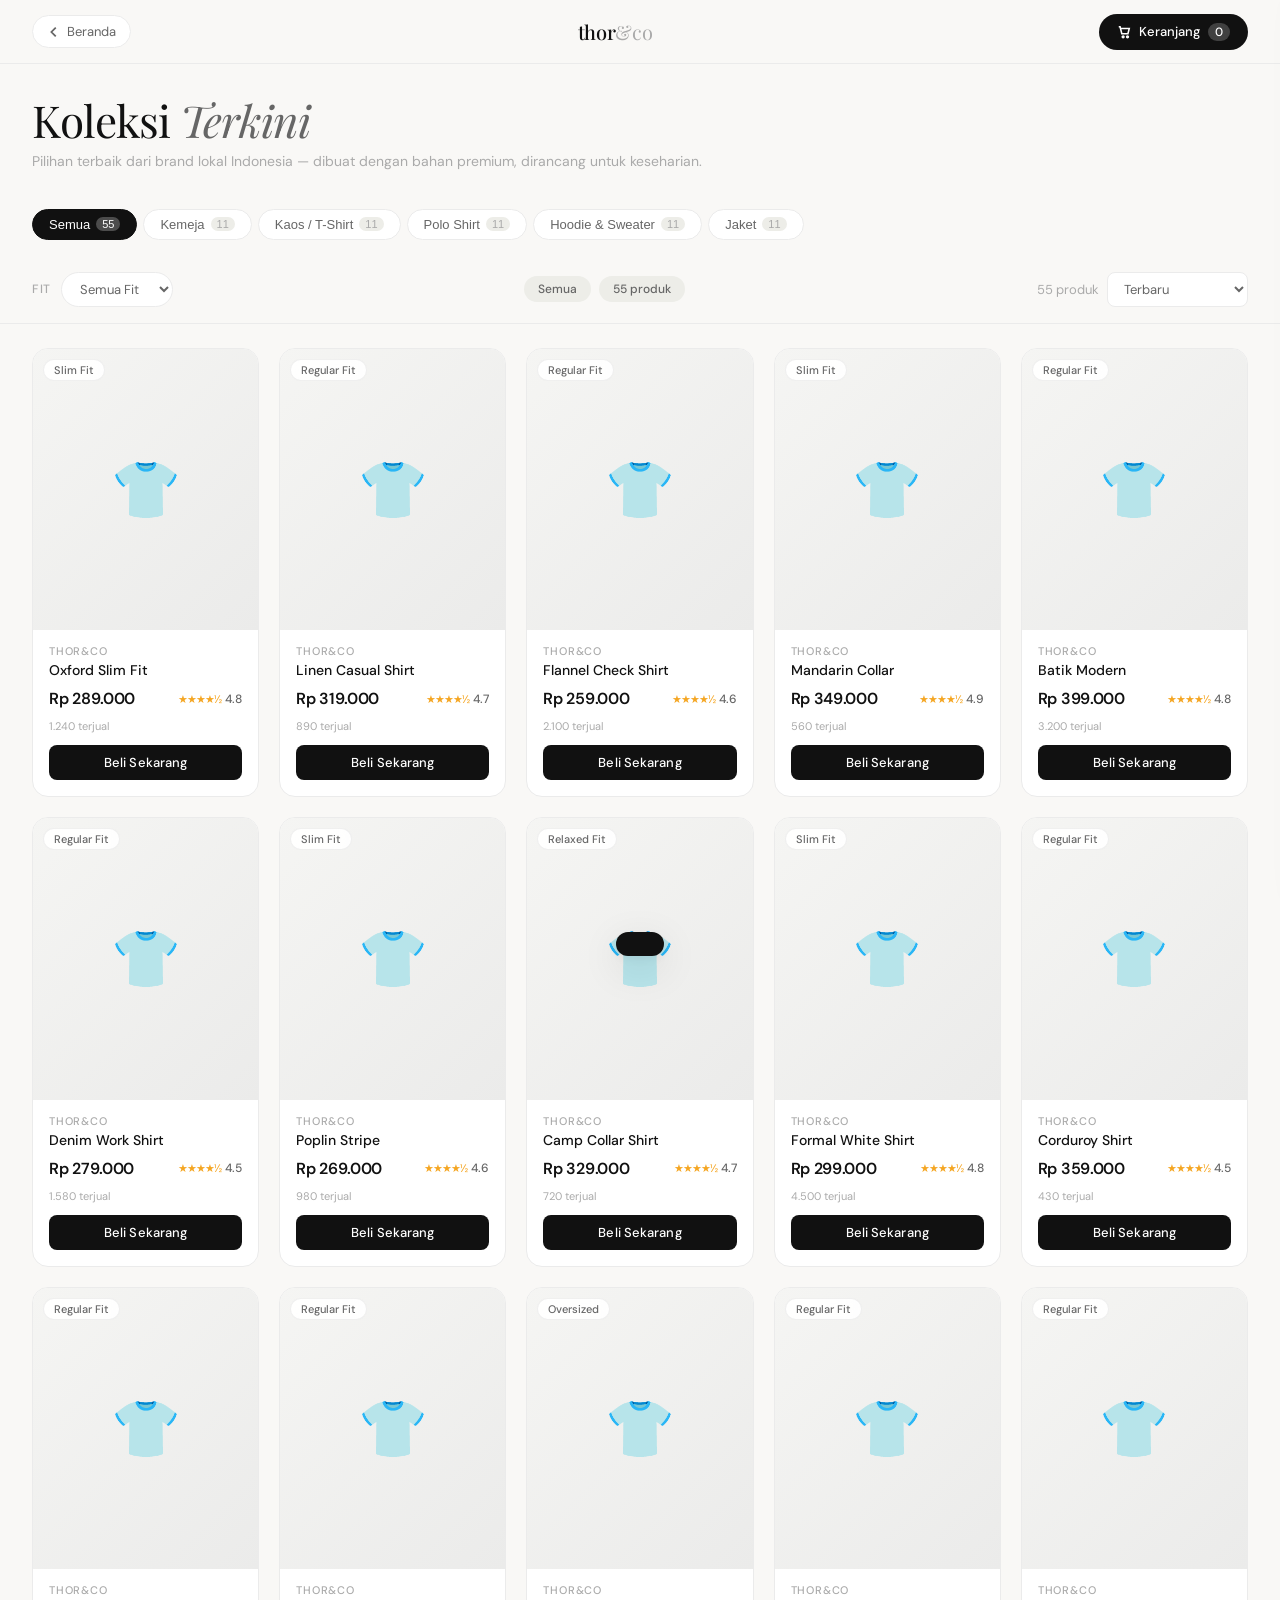
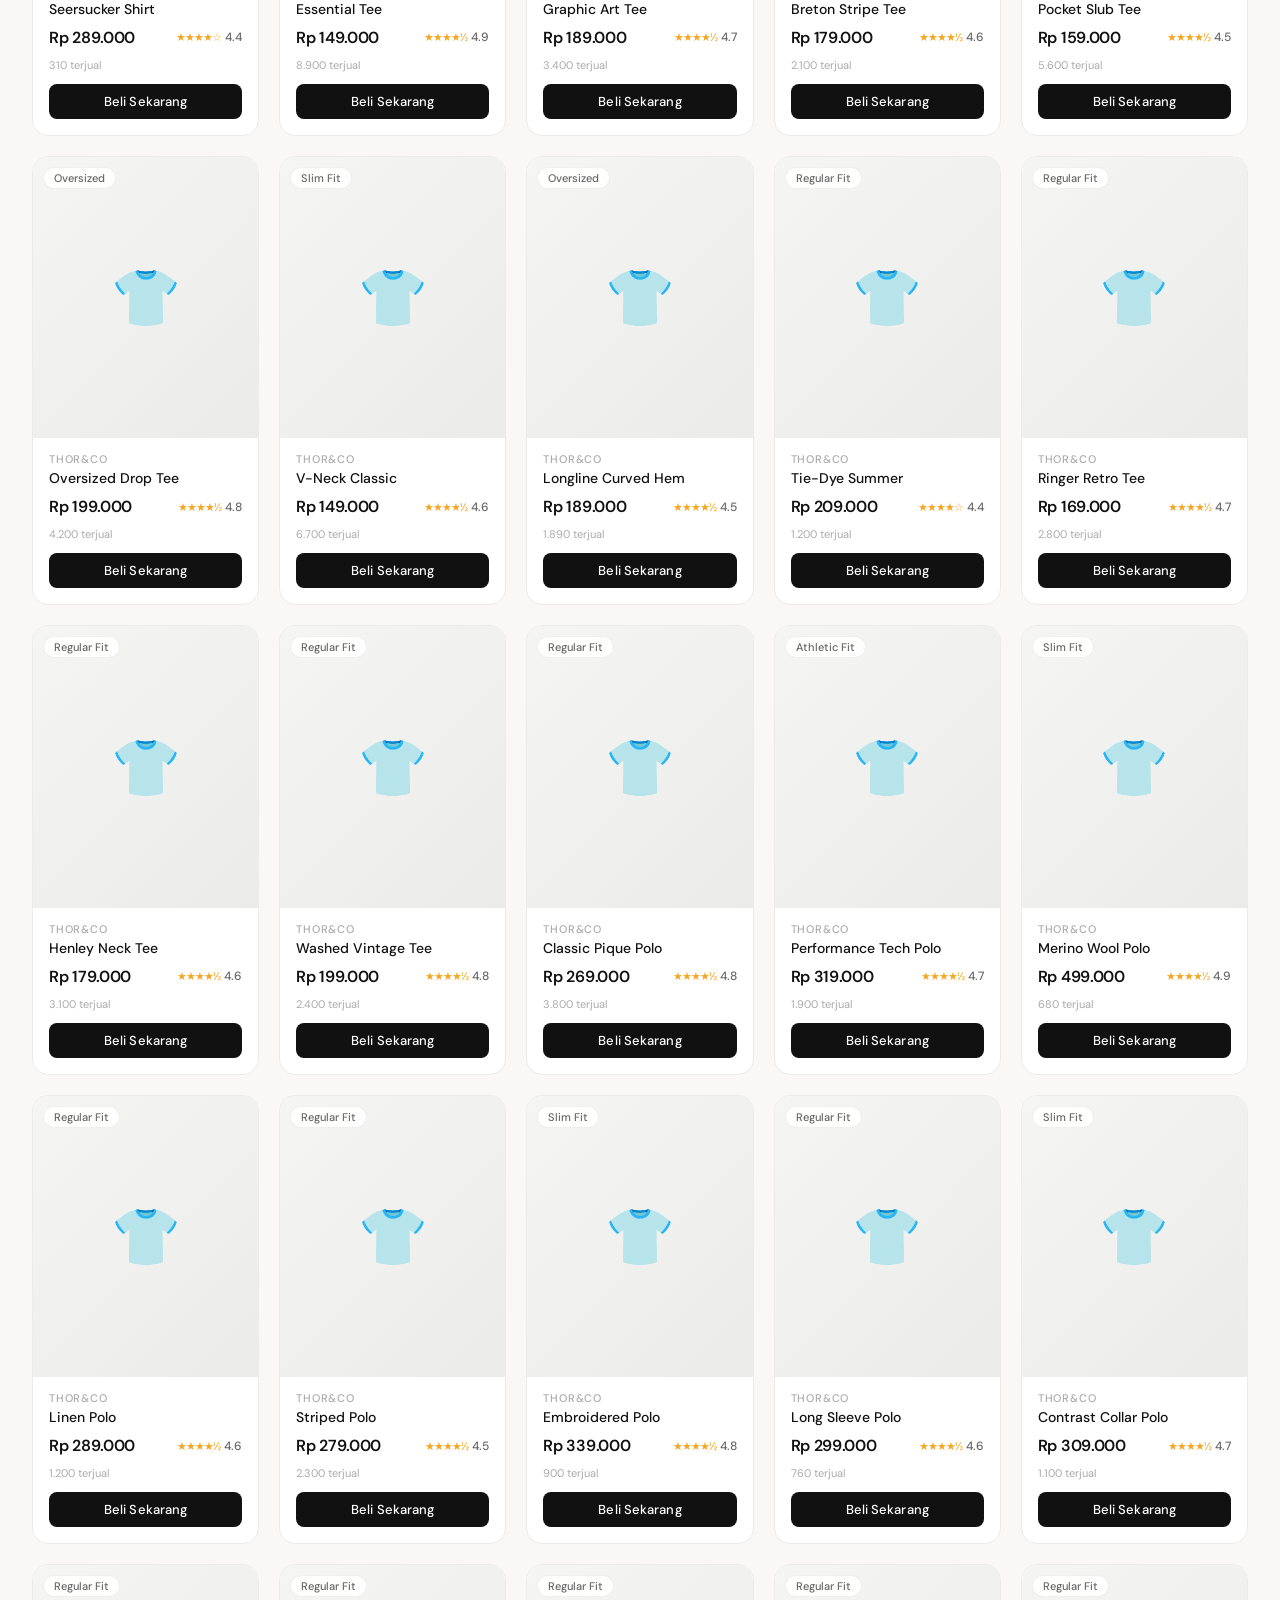
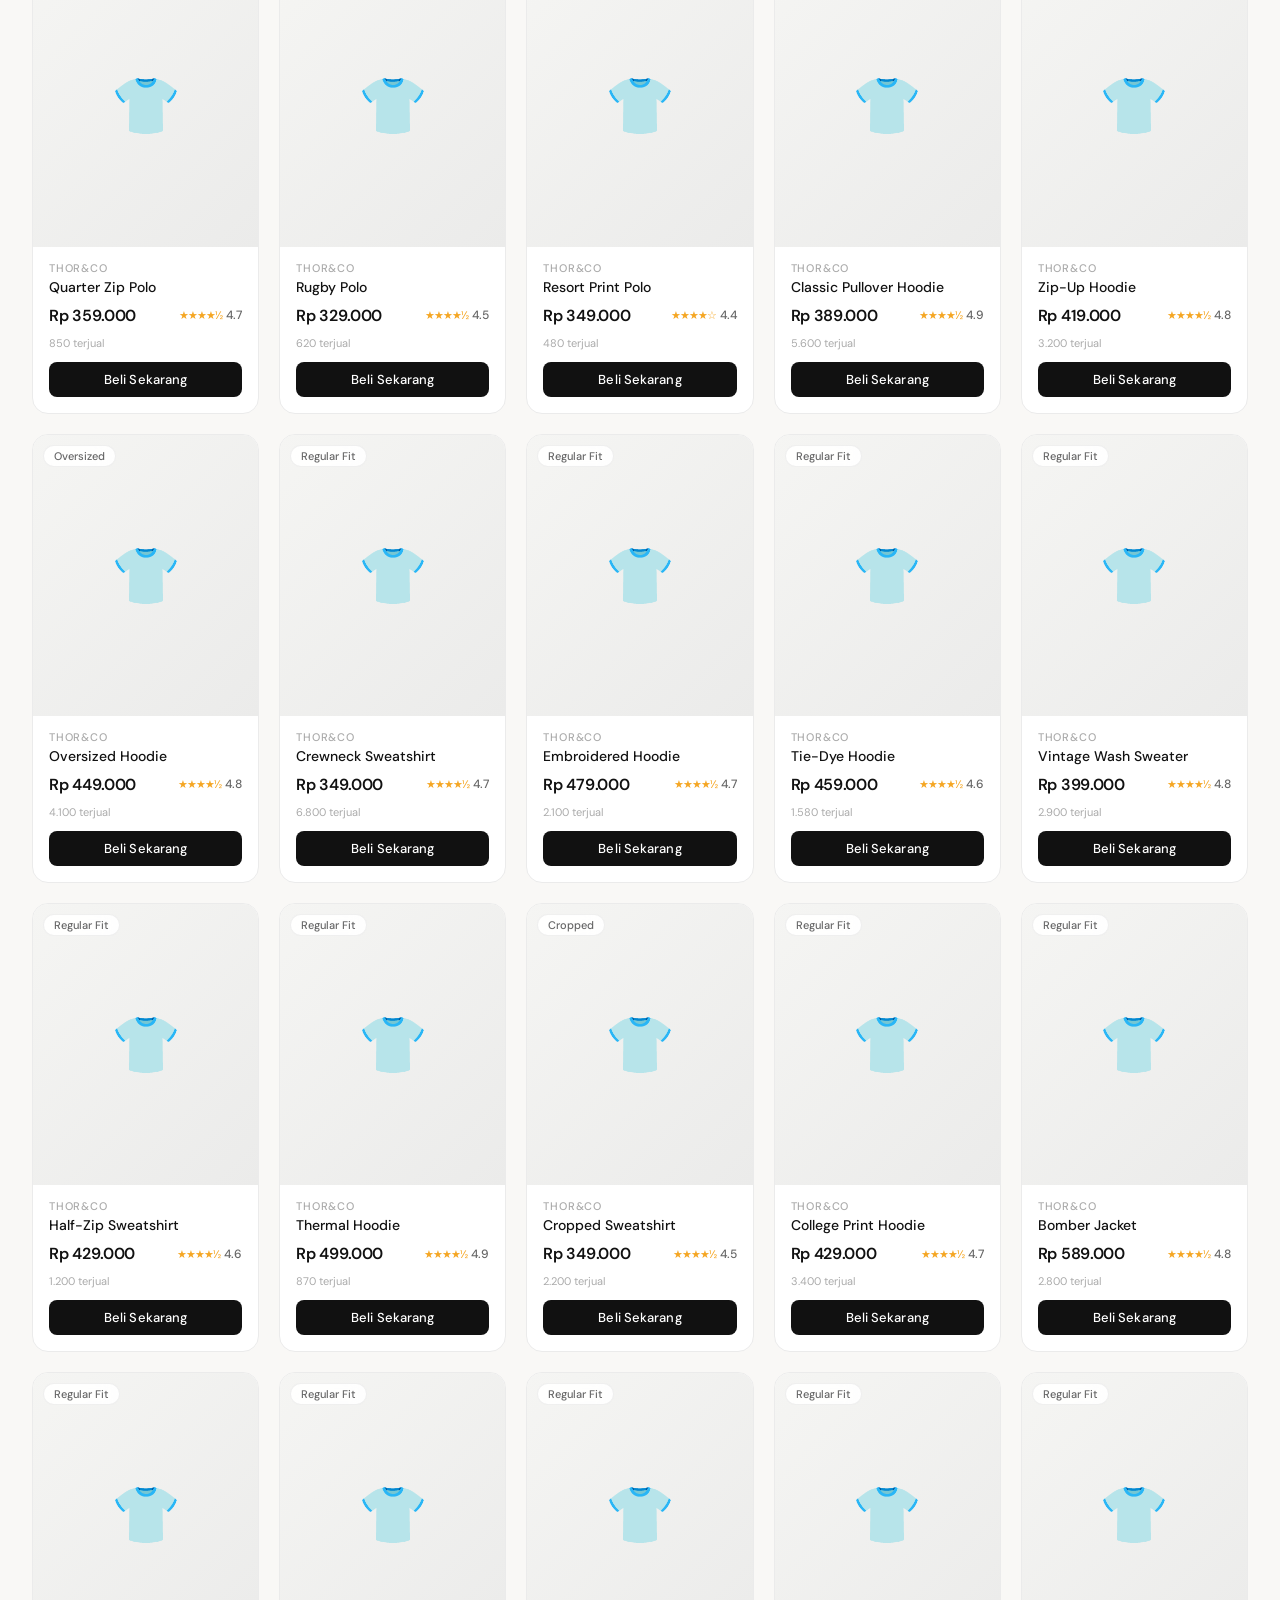
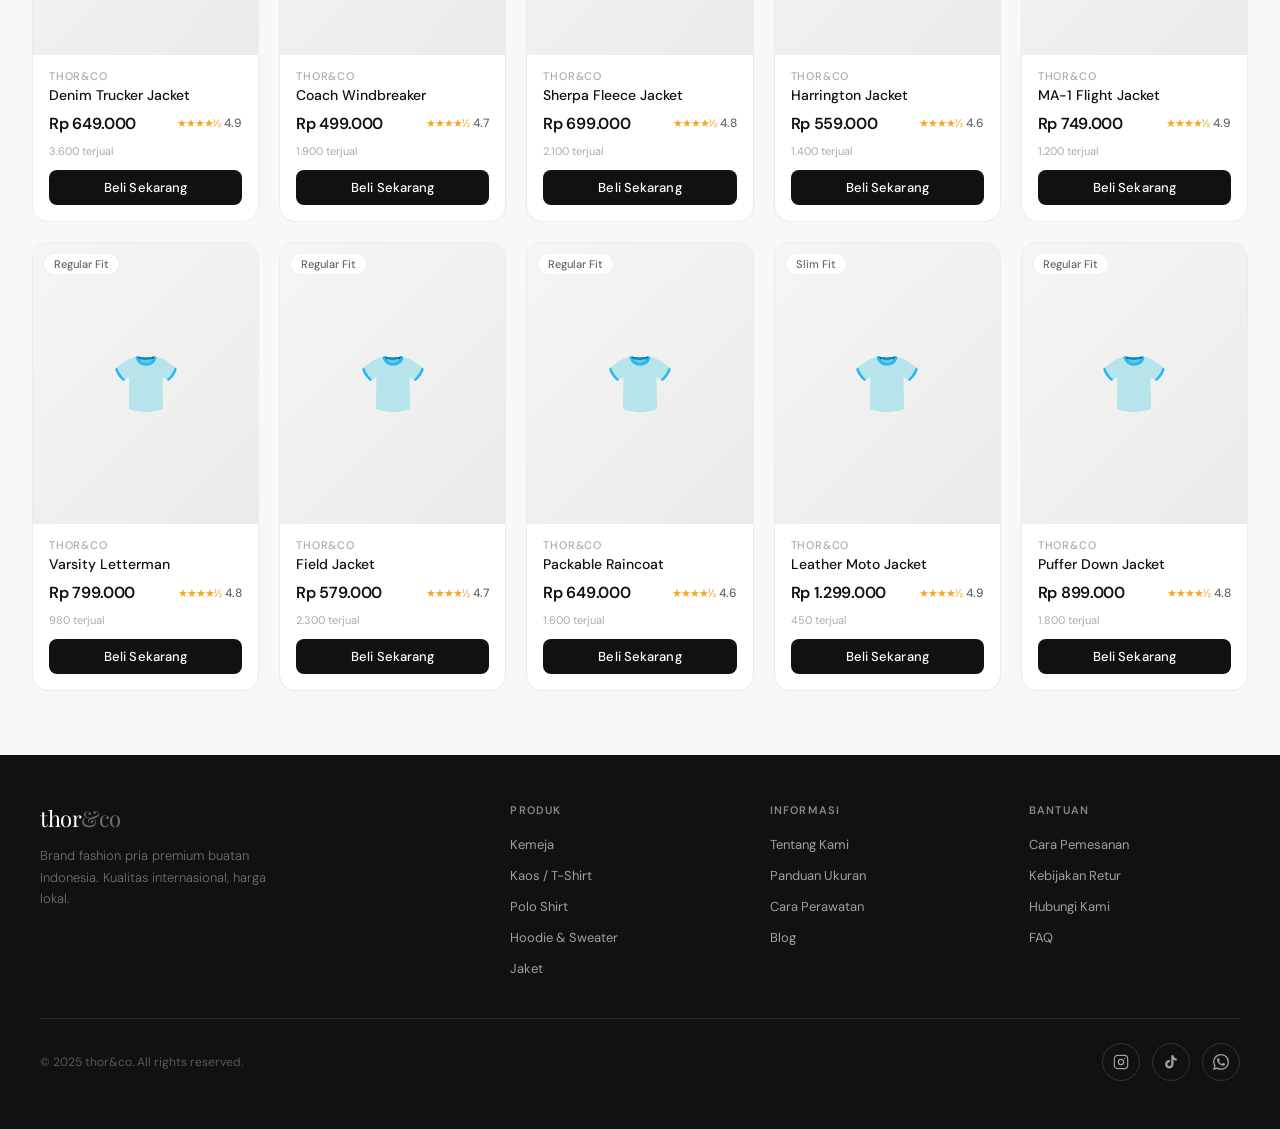
==== commit 6cfbf7ef: "add catalog footer" ====
--- a/catalog.html
+++ b/catalog.html
@@ -3,6 +3,7 @@
 <head>
 <meta charset="UTF-8">
 <meta name="viewport" content="width=device-width, initial-scale=1.0">
+<link rel="icon" type="image/x-icon" href="favicon/icon2.png" />
 <title>thor&co - Catalog</title>
 <link rel="preconnect" href="https://fonts.googleapis.com">
 <link href="https://fonts.googleapis.com/css2?family=DM+Sans:ital,opsz,wght@0,9..40,300;0,9..40,400;0,9..40,500;0,9..40,600;1,9..40,300&family=Playfair+Display:wght@400;500&display=swap" rel="stylesheet">
@@ -146,6 +147,66 @@
   </div>
 </div>
 
+    <!-- FOOTER -->
+    <footer>
+      <div class="footer-inner">
+        <div>
+          <div class="footer-logo">thor<span>&co</span></div>
+          <p class="footer-desc">Brand fashion pria premium buatan Indonesia. Kualitas internasional, harga lokal.</p>
+        </div>
+        <div>
+          <div class="footer-col-title">Produk</div>
+          <ul class="footer-links">
+            <li><a href="catalog.html">Kemeja</a></li>
+            <li><a href="catalog.html">Kaos / T-Shirt</a></li>
+            <li><a href="catalog.html">Polo Shirt</a></li>
+            <li><a href="catalog.html">Hoodie & Sweater</a></li>
+            <li><a href="catalog.html">Jaket</a></li>
+          </ul>
+        </div>
+        <div>
+          <div class="footer-col-title">Informasi</div>
+          <ul class="footer-links">
+            <li><a href="#">Tentang Kami</a></li>
+            <li><a href="#">Panduan Ukuran</a></li>
+            <li><a href="#">Cara Perawatan</a></li>
+            <li><a href="#">Blog</a></li>
+          </ul>
+        </div>
+        <div>
+          <div class="footer-col-title">Bantuan</div>
+          <ul class="footer-links">
+            <li><a href="#">Cara Pemesanan</a></li>
+            <li><a href="#">Kebijakan Retur</a></li>
+            <li><a href="#">Hubungi Kami</a></li>
+            <li><a href="#">FAQ</a></li>
+          </ul>
+        </div>
+      </div>
+      <div class="footer-bottom">
+        <div class="footer-copy">© 2025 thor&co. All rights reserved.</div>
+        <div class="footer-socials">
+          <a href="#" class="social-btn" title="Instagram">
+            <svg width="16" height="16" viewBox="0 0 24 24" fill="none" stroke="currentColor" stroke-width="1.8">
+              <rect x="2" y="2" width="20" height="20" rx="5" ry="5"/>
+              <circle cx="12" cy="12" r="4"/>
+              <circle cx="17.5" cy="6.5" r="1" fill="currentColor" stroke="none"/>
+            </svg>
+          </a>
+          <a href="#" class="social-btn" title="TikTok">
+            <svg width="16" height="16" viewBox="0 0 24 24" fill="currentColor">
+              <path d="M19.59 6.69a4.83 4.83 0 0 1-3.77-4.25V2h-3.45v13.67a2.89 2.89 0 0 1-2.88 2.5 2.89 2.89 0 0 1-2.89-2.89 2.89 2.89 0 0 1 2.89-2.89c.28 0 .54.04.79.1V9.01a6.33 6.33 0 0 0-.79-.05 6.34 6.34 0 0 0-6.34 6.34 6.34 6.34 0 0 0 6.34 6.34 6.34 6.34 0 0 0 6.33-6.34V8.69a8.18 8.18 0 0 0 4.78 1.52V6.75a4.85 4.85 0 0 1-1.01-.06z"/>
+            </svg>
+          </a>
+          <a href="#" class="social-btn" title="WhatsApp">
+            <svg width="16" height="16" viewBox="0 0 24 24" fill="currentColor">
+              <path d="M17.472 14.382c-.297-.149-1.758-.867-2.03-.967-.273-.099-.471-.148-.67.15-.197.297-.767.966-.94 1.164-.173.199-.347.223-.644.075-.297-.15-1.255-.463-2.39-1.475-.883-.788-1.48-1.761-1.653-2.059-.173-.297-.018-.458.13-.606.134-.133.298-.347.446-.52.149-.174.198-.298.298-.497.099-.198.05-.371-.025-.52-.075-.149-.669-1.612-.916-2.207-.242-.579-.487-.5-.669-.51-.173-.008-.371-.01-.57-.01-.198 0-.52.074-.792.372-.272.297-1.04 1.016-1.04 2.479 0 1.462 1.065 2.875 1.213 3.074.149.198 2.096 3.2 5.077 4.487.709.306 1.262.489 1.694.625.712.227 1.36.195 1.871.118.571-.085 1.758-.719 2.006-1.413.248-.694.248-1.289.173-1.413-.074-.124-.272-.198-.57-.347m-5.421 7.403h-.004a9.87 9.87 0 0 1-5.031-1.378l-.361-.214-3.741.982.998-3.648-.235-.374a9.86 9.86 0 0 1-1.51-5.26c.001-5.45 4.436-9.884 9.888-9.884 2.64 0 5.122 1.03 6.988 2.898a9.825 9.825 0 0 1 2.893 6.994c-.003 5.45-4.437 9.884-9.885 9.884m8.413-18.297A11.815 11.815 0 0 0 12.05 0C5.495 0 .16 5.335.157 11.892c0 2.096.547 4.142 1.588 5.945L.057 24l6.305-1.654a11.882 11.882 0 0 0 5.683 1.448h.005c6.554 0 11.89-5.335 11.893-11.893a11.821 11.821 0 0 0-3.48-8.413z"/>
+            </svg>
+          </a>
+        </div>
+      </div>
+    </footer>
+
 <!-- TOAST -->
 <div class="toast" id="toastEl"></div>
 
--- a/style.css
+++ b/style.css
@@ -1301,6 +1301,96 @@
 }
 @keyframes spin { to { transform: rotate(360deg); } }
 
+/* ── FOOTER ── */
+footer {
+  background: var(--text-primary);
+  color: #fff;
+  padding: 3rem 2.5rem;
+}
+.footer-inner {
+  display: grid;
+  grid-template-columns: 2fr 1fr 1fr 1fr;
+  gap: 3rem;
+  margin-bottom: 2.5rem;
+}
+.footer-logo {
+  font-family: "Playfair Display", serif;
+  font-size: 22px;
+  font-weight: 400;
+  letter-spacing: -0.5px;
+  margin-bottom: 12px;
+  color: #fff;
+}
+.footer-logo span {
+  color: rgba(255, 255, 255, 0.4);
+}
+.footer-desc {
+  font-size: 13px;
+  color: rgba(255, 255, 255, 0.4);
+  line-height: 1.65;
+  max-width: 240px;
+  font-weight: 300;
+}
+.footer-col-title {
+  font-size: 11px;
+  font-weight: 600;
+  text-transform: uppercase;
+  letter-spacing: 1.2px;
+  color: rgba(255, 255, 255, 0.5);
+  margin-bottom: 16px;
+}
+.footer-links {
+  list-style: none;
+  display: flex;
+  flex-direction: column;
+  gap: 10px;
+}
+.footer-links a {
+  font-size: 13px;
+  color: rgba(255, 255, 255, 0.6);
+  text-decoration: none;
+  transition: var(--transition);
+}
+.footer-links a:hover {
+  color: #fff;
+}
+.footer-bottom {
+  display: flex;
+  align-items: center;
+  justify-content: space-between;
+  padding-top: 1.5rem;
+  border-top: 1px solid rgba(255, 255, 255, 0.1);
+  flex-wrap: wrap;
+  gap: 8px;
+}
+.footer-copy {
+  font-size: 12px;
+  color: rgba(255, 255, 255, 0.3);
+}
+.footer-socials {
+  display: flex;
+  gap: 12px;
+}
+
+.social-btn {
+  width: 38px;
+  height: 38px;
+  border-radius: 50%;
+  border: 1px solid rgba(255,255,255,0.15);
+  display: flex;
+  align-items: center;
+  justify-content: center;
+  color: rgba(255,255,255,0.6);
+  cursor: pointer;
+  transition: var(--transition);
+  text-decoration: none;
+}
+.social-btn:hover {
+  border-color: rgba(255,255,255,0.5);
+  color: #fff;
+  background: rgba(255,255,255,0.08);
+}
+
 /* ── RESPONSIVE ── */
 @media (max-width: 768px) {
   .navbar { padding: 0 1rem; gap: 1rem; }
@@ -1320,6 +1410,17 @@
   .result-count { display: none; }
   .back-home-text { display: none; }
 
+  .footer-inner {
+    grid-template-columns: 1fr;
+    gap: 2rem;
+  }
+  .footer-inner > div:not(:first-child) {
+    display: none;
+  }
+  .footer-desc {
+    max-width: 100%;
+  }
+
   .filter-bar {
     flex-wrap: wrap;
     gap: 8px;
